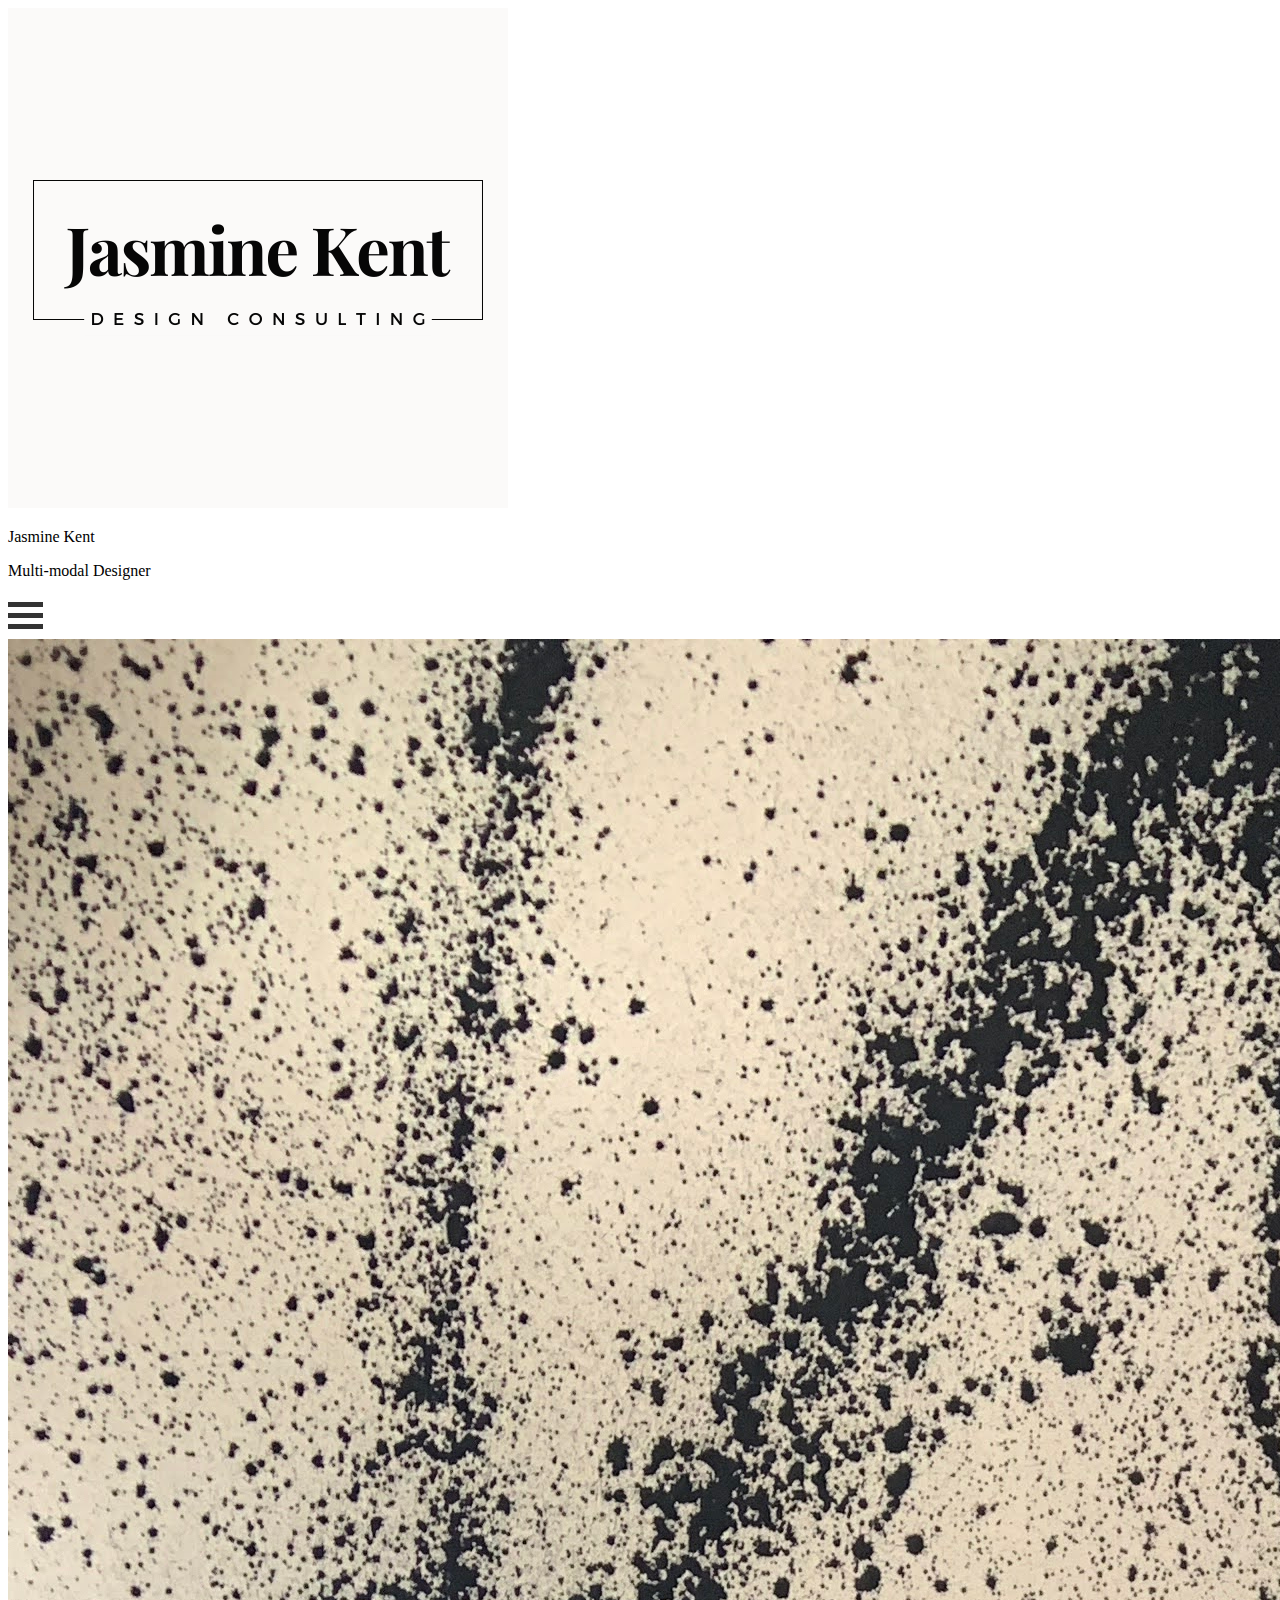
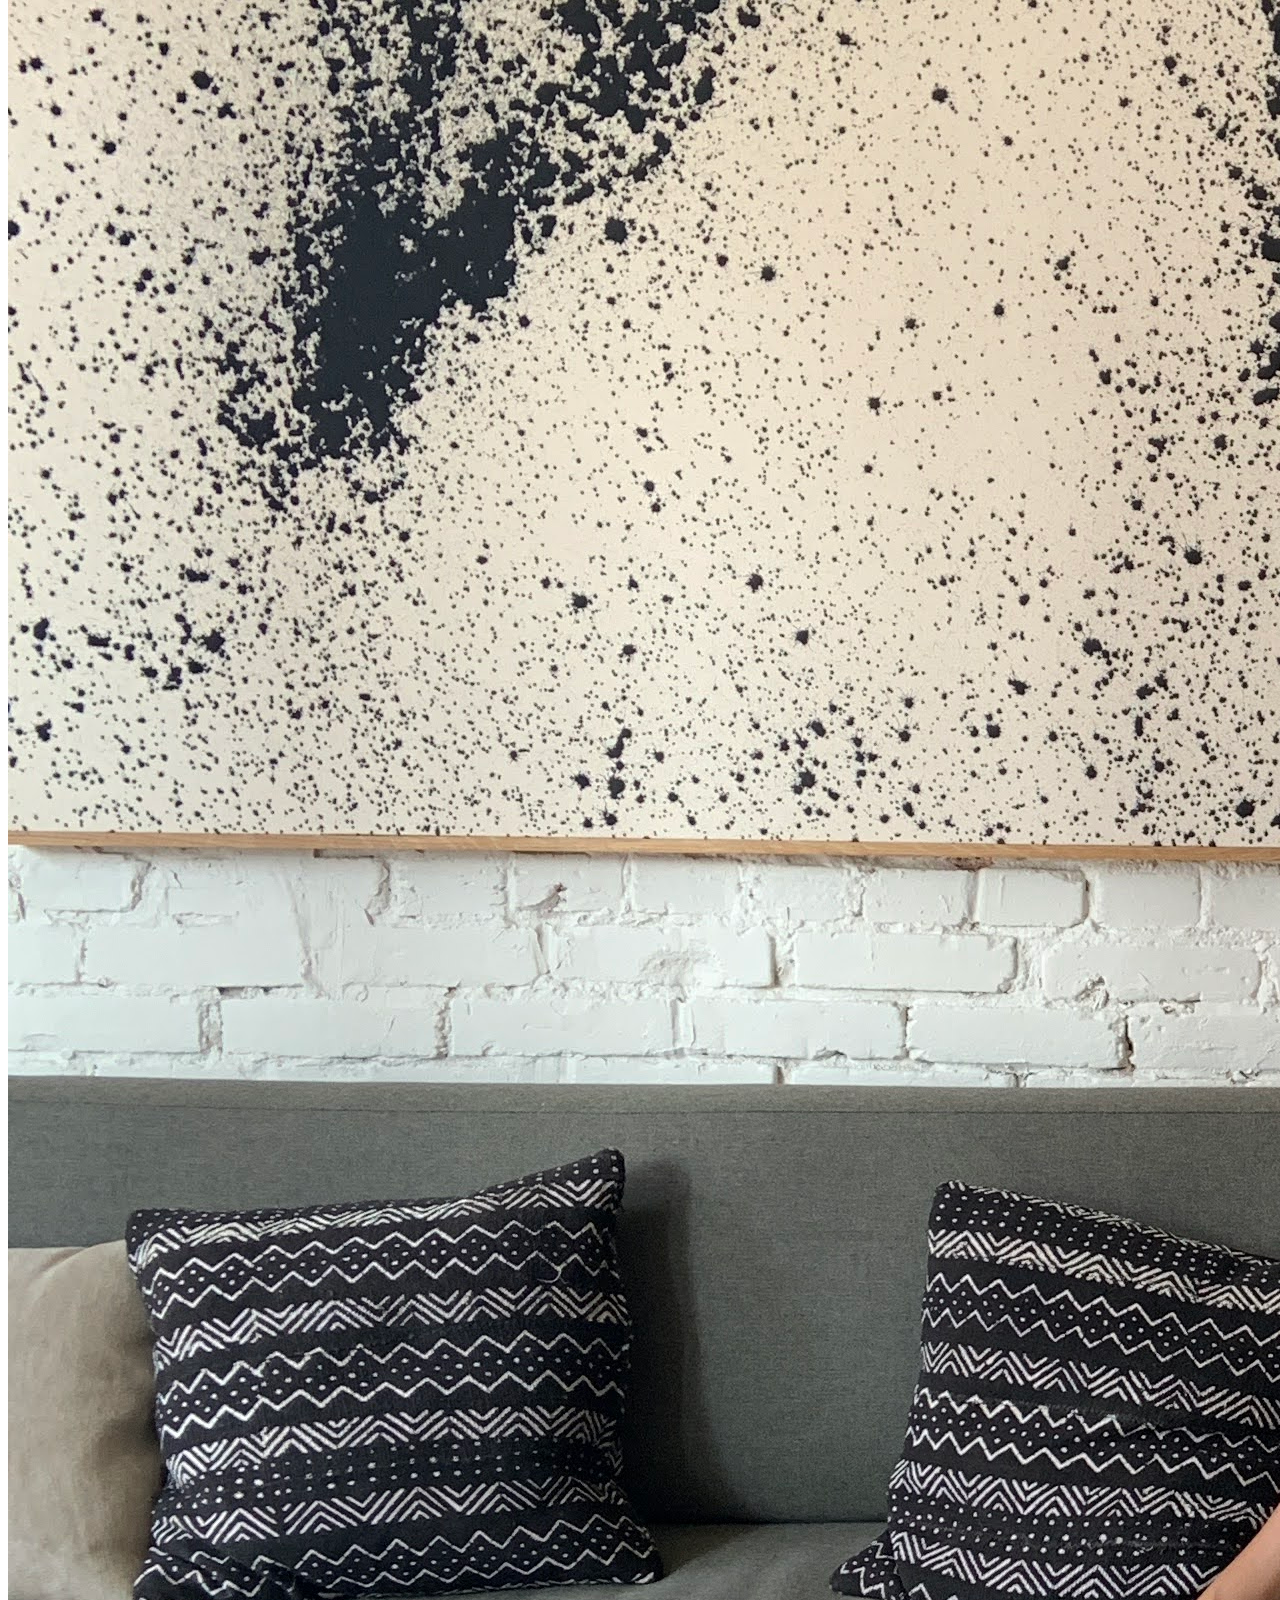
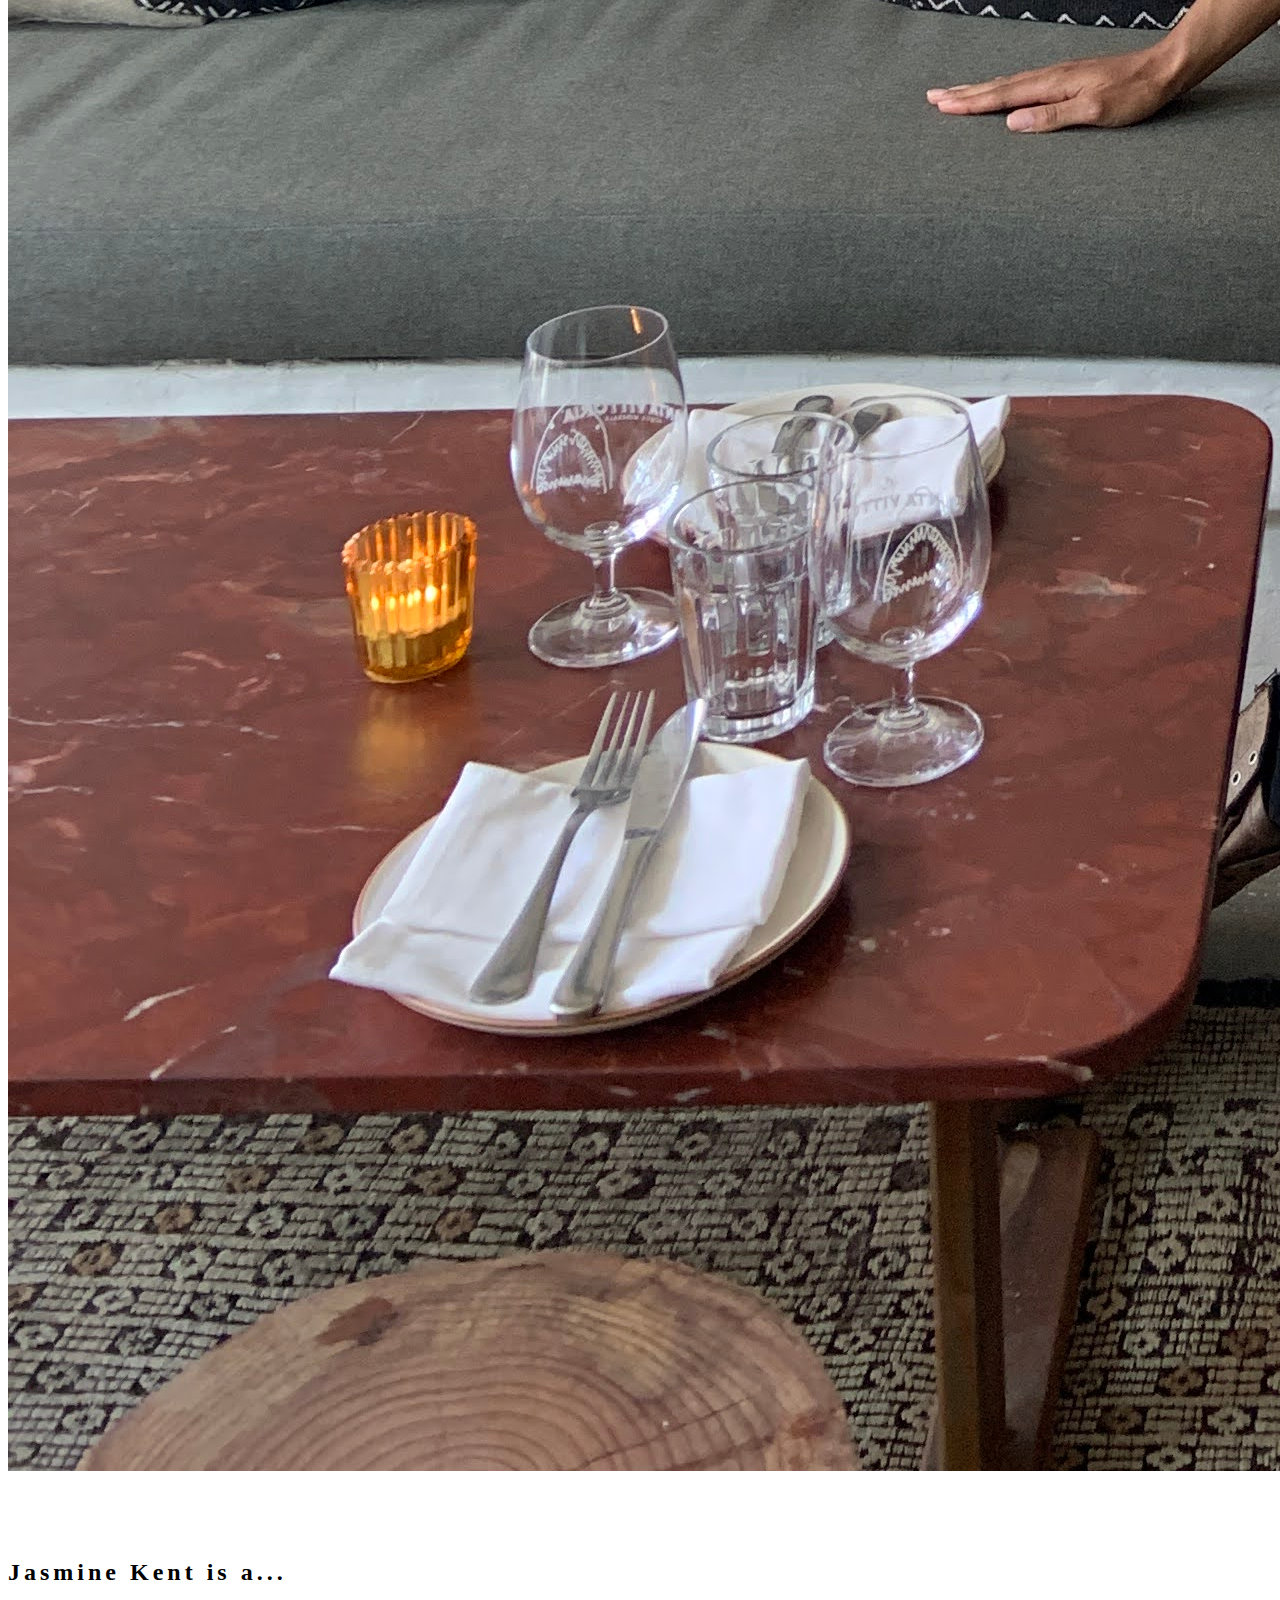
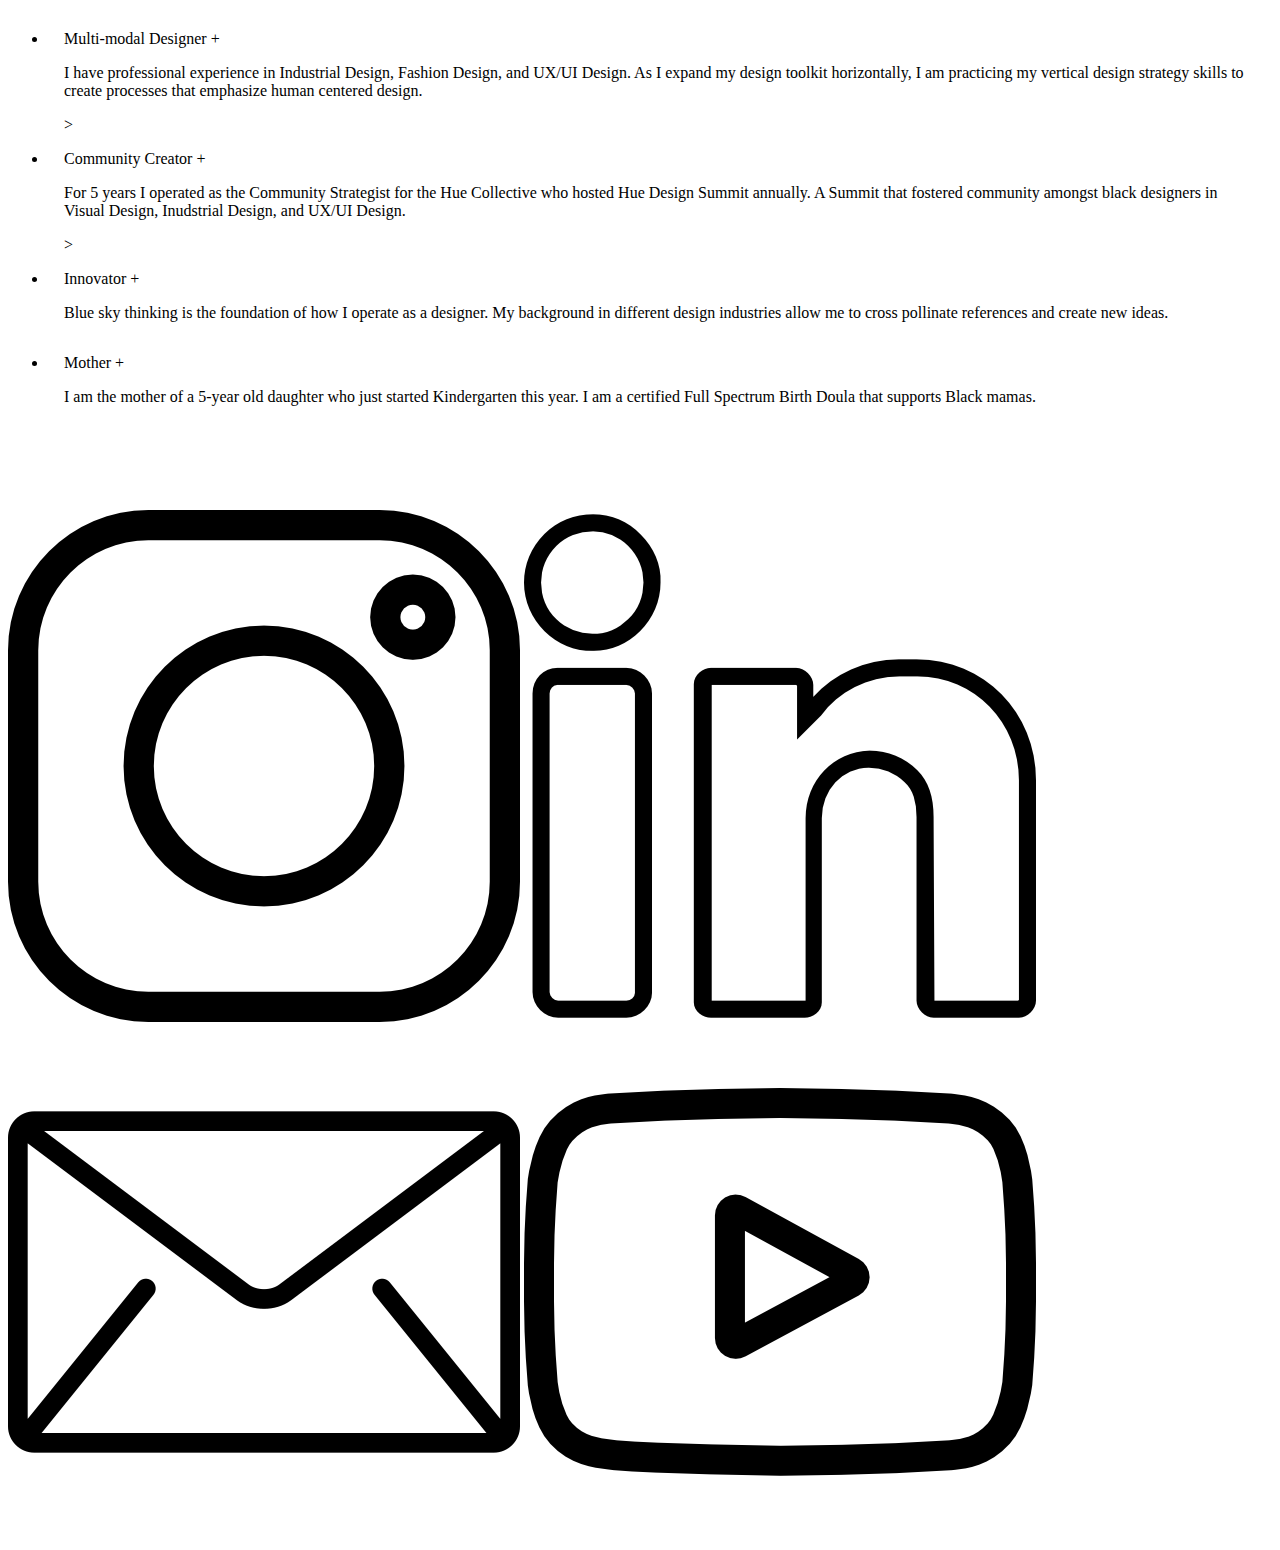
==== index.html @ 681a50ca "Updates" ====
<!DOCTYPE html>
<html lang="en">
<head>
    <meta charset="UTF-8">
    <meta name="viewport" content="width=device-width, initial-scale=1.0">
    <title>Document</title>
    <link href="css/style.css" type="text/css" rel="stylesheet">
</head>
    <nav>
        <div class="Nav">
            <!-- logo, name, title, and hamburger menu-->
            <div class="logo">
                <img src="/images/jazz-logo.png">
                <p>Jasmine Kent</p>
                <p>Multi-modal Designer</p>
            </div>
            <div class="container" onclick="myFunction(this)">
                <div class="bar1"></div>
                <div class="bar2"></div>
                <div class="bar3"></div>
            </div>
        </div>
    </nav>
<section class="About">
    <div>
        <img src="/images/Jasmine_01.jpeg">
    </div>
    <div>
        <div class="w3-black" id="tour">
            <div class="w3-container w3-content w3-padding-64" id="tourFade">
              <h2 class="w3-wide w3-center">Jasmine Kent is a...</h2>
              <ul class="w3-ul w3-border w3-white w3-text-grey">
                <li class="w3-padding toggle">
                 Multi-modal Designer
                 <span class="plus_minus">+</span>
                 <div class="toggleContainer">
                   <p>
                    I have professional experience in Industrial Design, Fashion Design, and UX/UI Design.
                    As I expand my design toolkit horizontally, I am practicing my vertical design strategy skills
                    to create processes that emphasize human centered design.
                   </p>>
                 </div>
                </li>
        
                <li class="w3-padding toggle">
                 Community Creator
                 <span class="plus_minus toggle">+</span>
                 <div class="toggleContainer">
                   <p>
                    For 5 years I operated as the Community Strategist for the Hue Collective who hosted 
                    Hue Design Summit annually.  A Summit that fostered community amongst black designers in Visual
                    Design, Inudstrial Design, and UX/UI Design.
                   </p>>
                 </div>
                </li>
        
                <li class="w3-padding toggle">
                  Innovator
                 <span class="plus_minus toggle">+</span>
                 <div class="toggleContainer">
                   <p>Blue sky thinking is the foundation of how I operate as a designer.  
                    My background in different design industries allow me to cross pollinate
                    references and create new ideas.
                   </p>
                 </div>
                </li>

                <li class="w3-padding toggle">
                    Mother
                   <span class="plus_minus toggle">+</span>
                   <div class="toggleContainer">
                     <p>
                        I am the mother of a 5-year old daughter who just started Kindergarten this year.
                        I am a certified Full Spectrum Birth Doula that supports Black mamas.
                     </p>
                   </div>
                  </li>
              </ul>
    </div>
    
</section>
<footer>
    <div class="social">
        <a href="https://www.instagram.com/jasmineykent/"><img src="/images/instagram.png"></a>
        <a href="https://www.linkedin.com/in/jasmineykent/?profileId=ACoAAAYWJTUBYC-qLASPNl1fcHEQSH4xdLUSXX0"><img src="/images/linkedin.png"></a>
        <a href="mailto:jasmine.kent02@gmail.com"><img src="/images/mail.png"></a>
        <a href="https://www.youtube.com/watch?v=B6SqnIBglMo&t=6s"><img src="/images/youtube.png"></a>
    </div>
</footer>

</html>
---- css/style.css ----
.menuItem {
    font-size: 72px;
    font-weight: bold;
    text-align: center;
}
/* menu bar container */
.container {
    display: inline-block;
    cursor: pointer;
  }
  
  .bar1, .bar2, .bar3 {
    width: 35px;
    height: 5px;
    background-color: #333;
    margin: 6px 0;
    transition: 0.4s;
  }
  
  /* Rotate first bar */
  .change .bar1 {
    transform: translate(0, 11px) rotate(-45deg);
  }
  
  /* Fade out the second bar */
  .change .bar2 {opacity: 0;}
  
  /* Rotate last bar */
  .change .bar3 {
    transform: translate(0, -11px) rotate(45deg);
  }

.w3-wide{
    letter-spacing:4px
}

.w3-center {
    display:inline-block;
    width:auto
}

.w3-padding {
    padding:8px 16px!important
}

.w3-padding-64{
    padding-top:64px!important;
    padding-bottom:64px!important
}
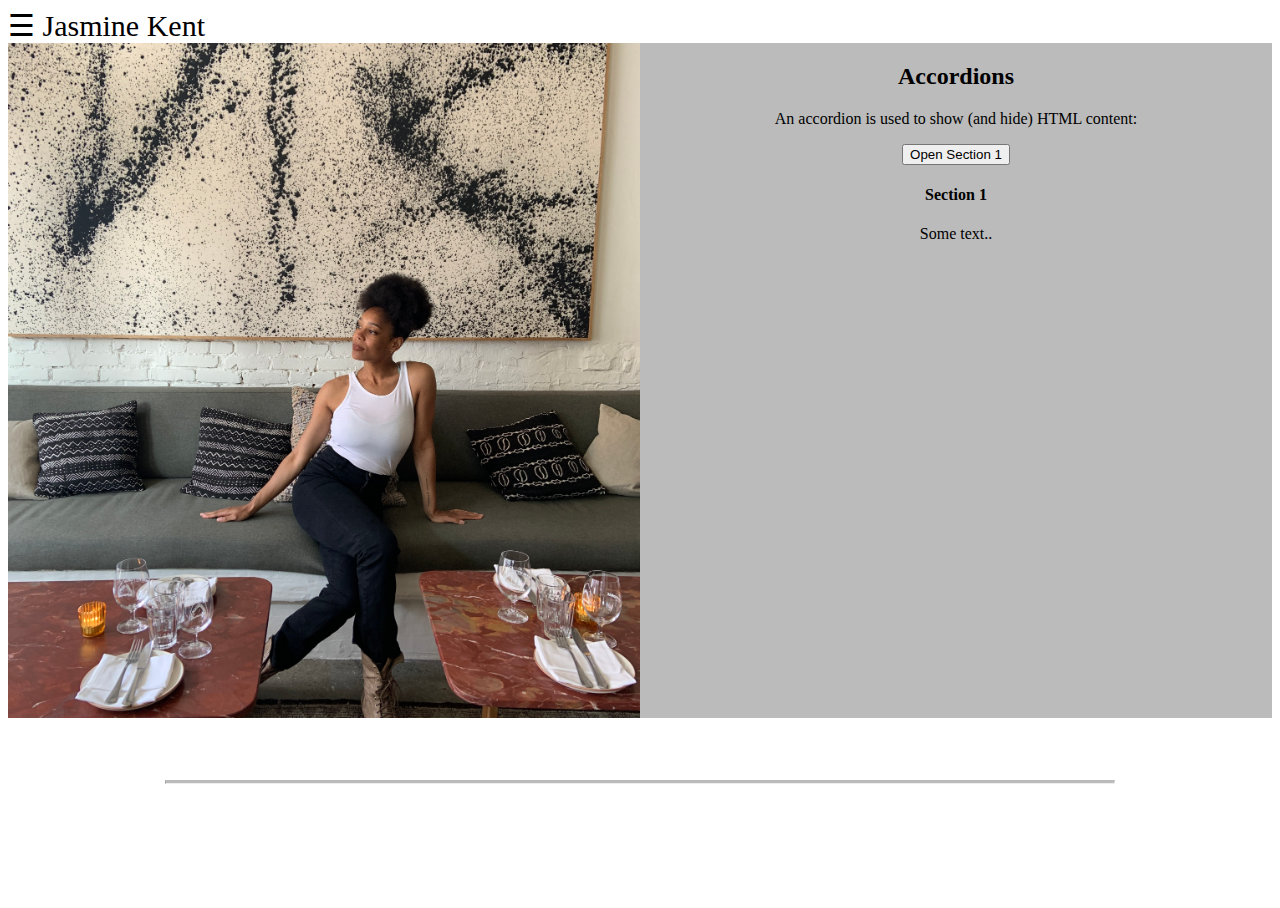
==== commit de8bee25: "updates" ====
--- a/index.html
+++ b/index.html
@@ -1,14 +1,84 @@
+<!-- Starting over to connect CSS to HTML successfully-->
+<!DOCTYPE html>
+<html lang="en">
+<head>
+  <meta charset="UTF-8">
+  <meta name="viewport" content="width=device-width, initial-scale=1.0">
+  <title>Document</title>
+  <link href="css/style.css" type="text/css" rel="stylesheet">
+</head>
+<section>
+    <!-- The overlay -->
+<div id="myNav" class="overlay">
+
+  <!-- Button to close the overlay navigation -->
+  <a href="javascript:void(0)" class="closebtn" onclick="closeNav()">&times;</a>
+
+  <!-- Overlay content -->
+  <div class="overlay-content">
+    <a href="#">About</a>
+    <a href="#">Resume</a>
+    <a href="#">Work</a>
+    <a href="#">Speaking</a>
+    <a href="#">Contact</a>
+  </div>
+</div>
+<span style="font-size:30px;cursor:pointer" onclick="openNav()">&#9776; Jasmine Kent</span>
+
+<!-- Use any element to open/show the overlay navigation menu -->
+<span onclick="openNav()"></span>
+  
+</section>
+
+<body>
+  <div class="row">
+    <div class="column">
+          <div class="bg"></div>
+    </div>
+    <div class="column" style="background-color:#bbb;">
+      <div class="w3-container">
+        <h2>Accordions</h2>
+        <p>An accordion is used to show (and hide) HTML content:</p>
+          
+        <button onclick="myFunction('Demo1')" class="w3-btn w3-block w3-black w3-left-align">Open Section 1</button>
+        <div id="Demo1" class="w3-container w3-hide">
+          <h4>Section 1</h4>
+          <p>Some text..</p>
+        </div>
+        
+      </div>
+        
+    </div>
+    </div>
+  </div>
+  <br>
+  <br>
+  <br>
+  <hr class="solid">
+    
+  </div>
+</body>
+
+<!-- java script link -->
+<script src="css/index.js"></script>
+
+</html>
+
+
+
+<!--
 <!DOCTYPE html>
 <html lang="en">
 <head>
     <meta charset="UTF-8">
     <meta name="viewport" content="width=device-width, initial-scale=1.0">
     <title>Document</title>
+    <link href="https://cdn.jsdelivr.net/npm/bootstrap@5.3.1/dist/css/bootstrap.min.css" rel="stylesheet" integrity="sha384-4bw+/aepP/YC94hEpVNVgiZdgIC5+VKNBQNGCHeKRQN+PtmoHDEXuppvnDJzQIu9" crossorigin="anonymous">
     <link href="css/style.css" type="text/css" rel="stylesheet">
 </head>
     <nav>
-        <div class="Nav">
-            <!-- logo, name, title, and hamburger menu-->
+        <div class="Nav"> -->
+            <!-- logo, name, title, and hamburger menu
             <div class="logo">
                 <img src="/images/jazz-logo.png">
                 <p>Jasmine Kent</p>
@@ -21,6 +91,8 @@
             </div>
         </div>
     </nav>
+-->
+    <!-- 
 <section class="About">
     <div>
         <img src="/images/Jasmine_01.jpeg">
@@ -78,7 +150,47 @@
               </ul>
     </div>
     
-</section>
+</section> 
+
+<div class="accordion" id="accordionExample">
+    <div class="accordion-item">
+      <h2 class="accordion-header">
+        <button class="accordion-button" type="button" data-bs-toggle="collapse" data-bs-target="#collapseOne" aria-expanded="true" aria-controls="collapseOne">
+          Accordion Item #1
+        </button>
+      </h2>
+      <div id="collapseOne" class="accordion-collapse collapse show" data-bs-parent="#accordionExample">
+        <div class="accordion-body">
+          <strong>This is the first item's accordion body.</strong> It is shown by default, until the collapse plugin adds the appropriate classes that we use to style each element. These classes control the overall appearance, as well as the showing and hiding via CSS transitions. You can modify any of this with custom CSS or overriding our default variables. It's also worth noting that just about any HTML can go within the <code>.accordion-body</code>, though the transition does limit overflow.
+        </div>
+      </div>
+    </div>
+    <div class="accordion-item">
+      <h2 class="accordion-header">
+        <button class="accordion-button collapsed" type="button" data-bs-toggle="collapse" data-bs-target="#collapseTwo" aria-expanded="false" aria-controls="collapseTwo">
+          Accordion Item #2
+        </button>
+      </h2>
+      <div id="collapseTwo" class="accordion-collapse collapse" data-bs-parent="#accordionExample">
+        <div class="accordion-body">
+          <strong>This is the second item's accordion body.</strong> It is hidden by default, until the collapse plugin adds the appropriate classes that we use to style each element. These classes control the overall appearance, as well as the showing and hiding via CSS transitions. You can modify any of this with custom CSS or overriding our default variables. It's also worth noting that just about any HTML can go within the <code>.accordion-body</code>, though the transition does limit overflow.
+        </div>
+      </div>
+    </div>
+    <div class="accordion-item">
+      <h2 class="accordion-header">
+        <button class="accordion-button collapsed" type="button" data-bs-toggle="collapse" data-bs-target="#collapseThree" aria-expanded="false" aria-controls="collapseThree">
+          Accordion Item #3
+        </button>
+      </h2>
+      <div id="collapseThree" class="accordion-collapse collapse" data-bs-parent="#accordionExample">
+        <div class="accordion-body">
+          <strong>This is the third item's accordion body.</strong> It is hidden by default, until the collapse plugin adds the appropriate classes that we use to style each element. These classes control the overall appearance, as well as the showing and hiding via CSS transitions. You can modify any of this with custom CSS or overriding our default variables. It's also worth noting that just about any HTML can go within the <code>.accordion-body</code>, though the transition does limit overflow.
+        </div>
+      </div>
+    </div>
+  </div>
+
 <footer>
     <div class="social">
         <a href="https://www.instagram.com/jasmineykent/"><img src="/images/instagram.png"></a>
@@ -86,6 +198,14 @@
         <a href="mailto:jasmine.kent02@gmail.com"><img src="/images/mail.png"></a>
         <a href="https://www.youtube.com/watch?v=B6SqnIBglMo&t=6s"><img src="/images/youtube.png"></a>
     </div>
-</footer>
-
-</html>+</footer> -->
+
+<!--bootstrap javascript-->
+<!-- 
+<script src="https://cdn.jsdelivr.net/npm/bootstrap@5.3.1/dist/js/bootstrap.bundle.min.js" integrity="sha384-HwwvtgBNo3bZJJLYd8oVXjrBZt8cqVSpeBNS5n7C8IVInixGAoxmnlMuBnhbgrkm" crossorigin="anonymous"></script>
+-->
+
+<!--javascropt from my own code
+<script src="index.js"></script>
+
+</html> -->--- a/css/style.css
+++ b/css/style.css
@@ -1,49 +1,98 @@
-.menuItem {
-    font-size: 72px;
-    font-weight: bold;
-    text-align: center;
+/* solid line */
+hr.solid {
+    border-top: 3px solid #bbb;
+    width: 75%;
 }
-/* menu bar container */
-.container {
-    display: inline-block;
-    cursor: pointer;
+
+/* Half page background image */
+body, html {
+    height: 100%;
   }
   
-  .bar1, .bar2, .bar3 {
-    width: 35px;
-    height: 5px;
-    background-color: #333;
-    margin: 6px 0;
-    transition: 0.4s;
+.bg {
+    /* The image used */
+    background-image: url("/images/Jasmine_01.jpeg");
+  
+    /* Full height */
+    height: 100%;
+  
+    /* Center and scale the image nicely */
+    background-position: left;
+    background-repeat: no-repeat;
+    background-size: cover;
+  }
+
+/* flex box */
+.row {
+    display: flex;
+    height: 75%;
   }
   
-  /* Rotate first bar */
-  .change .bar1 {
-    transform: translate(0, 11px) rotate(-45deg);
+  .column {
+    flex: 50%;
+    text-align: center;
+  }
+
+/* The Overlay (background) */
+.overlay {
+    /* Height & width depends on how you want to reveal the overlay (see JS below) */   
+    height: 100%;
+    width: 0;
+    position: fixed; /* Stay in place */
+    z-index: 1; /* Sit on top */
+    left: 0;
+    top: 0;
+    background-color: rgb(0,0,0); /* Black fallback color */
+    background-color: rgba(0,0,0, 0.9); /* Black w/opacity */
+    overflow-x: hidden; /* Disable horizontal scroll */
+    transition: 0.5s; /* 0.5 second transition effect to slide in or slide down the overlay (height or width, depending on reveal) */
   }
   
-  /* Fade out the second bar */
-  .change .bar2 {opacity: 0;}
+  /* Position the content inside the overlay */
+  .overlay-content {
+    position: relative;
+    top: 25%; /* 25% from the top */
+    width: 100%; /* 100% width */
+    text-align: center; /* Centered text/links */
+    margin-top: 30px; /* 30px top margin to avoid conflict with the close button on smaller screens */
+  }
   
-  /* Rotate last bar */
-  .change .bar3 {
-    transform: translate(0, -11px) rotate(45deg);
+  /* The navigation links inside the overlay */
+  .overlay a {
+    padding: 8px;
+    text-decoration: none;
+    font-size: 36px;
+    color: #818181;
+    display: block; /* Display block instead of inline */
+    transition: 0.3s; /* Transition effects on hover (color) */
+  }
+  
+  /* When you mouse over the navigation links, change their color */
+  .overlay a:hover, .overlay a:focus {
+    color: #f1f1f1;
+  }
+  
+  /* Position the close button (top right corner) */
+  .overlay .closebtn {
+    position: absolute;
+    top: 20px;
+    right: 45px;
+    font-size: 60px;
+  }
+  
+  /* When the height of the screen is less than 450 pixels, change the font-size of the links and position the close button again, so they don't overlap */
+  @media screen and (max-height: 450px) {
+    .overlay a {font-size: 20px}
+    .overlay .closebtn {
+      font-size: 40px;
+      top: 15px;
+      right: 35px;
+    }
   }
 
-.w3-wide{
-    letter-spacing:4px
-}
-
-.w3-center {
-    display:inline-block;
-    width:auto
-}
-
-.w3-padding {
-    padding:8px 16px!important
-}
-
-.w3-padding-64{
-    padding-top:64px!important;
-    padding-bottom:64px!important
-}+  /* Responsive layout - when the screen is less than 600px wide, make the two columns stack on top of each other instead of next to each other */
+  @media screen and (max-width: 600px) {
+    .column {
+      width: 100%;
+    }
+  }
--- a/css/style.css
+++ b/css/style.css
@@ -1,49 +1,98 @@
-.menuItem {
-    font-size: 72px;
-    font-weight: bold;
-    text-align: center;
+/* solid line */
+hr.solid {
+    border-top: 3px solid #bbb;
+    width: 75%;
 }
-/* menu bar container */
-.container {
-    display: inline-block;
-    cursor: pointer;
+
+/* Half page background image */
+body, html {
+    height: 100%;
   }
   
-  .bar1, .bar2, .bar3 {
-    width: 35px;
-    height: 5px;
-    background-color: #333;
-    margin: 6px 0;
-    transition: 0.4s;
+.bg {
+    /* The image used */
+    background-image: url("/images/Jasmine_01.jpeg");
+  
+    /* Full height */
+    height: 100%;
+  
+    /* Center and scale the image nicely */
+    background-position: left;
+    background-repeat: no-repeat;
+    background-size: cover;
+  }
+
+/* flex box */
+.row {
+    display: flex;
+    height: 75%;
   }
   
-  /* Rotate first bar */
-  .change .bar1 {
-    transform: translate(0, 11px) rotate(-45deg);
+  .column {
+    flex: 50%;
+    text-align: center;
+  }
+
+/* The Overlay (background) */
+.overlay {
+    /* Height & width depends on how you want to reveal the overlay (see JS below) */   
+    height: 100%;
+    width: 0;
+    position: fixed; /* Stay in place */
+    z-index: 1; /* Sit on top */
+    left: 0;
+    top: 0;
+    background-color: rgb(0,0,0); /* Black fallback color */
+    background-color: rgba(0,0,0, 0.9); /* Black w/opacity */
+    overflow-x: hidden; /* Disable horizontal scroll */
+    transition: 0.5s; /* 0.5 second transition effect to slide in or slide down the overlay (height or width, depending on reveal) */
   }
   
-  /* Fade out the second bar */
-  .change .bar2 {opacity: 0;}
+  /* Position the content inside the overlay */
+  .overlay-content {
+    position: relative;
+    top: 25%; /* 25% from the top */
+    width: 100%; /* 100% width */
+    text-align: center; /* Centered text/links */
+    margin-top: 30px; /* 30px top margin to avoid conflict with the close button on smaller screens */
+  }
   
-  /* Rotate last bar */
-  .change .bar3 {
-    transform: translate(0, -11px) rotate(45deg);
+  /* The navigation links inside the overlay */
+  .overlay a {
+    padding: 8px;
+    text-decoration: none;
+    font-size: 36px;
+    color: #818181;
+    display: block; /* Display block instead of inline */
+    transition: 0.3s; /* Transition effects on hover (color) */
+  }
+  
+  /* When you mouse over the navigation links, change their color */
+  .overlay a:hover, .overlay a:focus {
+    color: #f1f1f1;
+  }
+  
+  /* Position the close button (top right corner) */
+  .overlay .closebtn {
+    position: absolute;
+    top: 20px;
+    right: 45px;
+    font-size: 60px;
+  }
+  
+  /* When the height of the screen is less than 450 pixels, change the font-size of the links and position the close button again, so they don't overlap */
+  @media screen and (max-height: 450px) {
+    .overlay a {font-size: 20px}
+    .overlay .closebtn {
+      font-size: 40px;
+      top: 15px;
+      right: 35px;
+    }
   }
 
-.w3-wide{
-    letter-spacing:4px
-}
-
-.w3-center {
-    display:inline-block;
-    width:auto
-}
-
-.w3-padding {
-    padding:8px 16px!important
-}
-
-.w3-padding-64{
-    padding-top:64px!important;
-    padding-bottom:64px!important
-}+  /* Responsive layout - when the screen is less than 600px wide, make the two columns stack on top of each other instead of next to each other */
+  @media screen and (max-width: 600px) {
+    .column {
+      width: 100%;
+    }
+  }
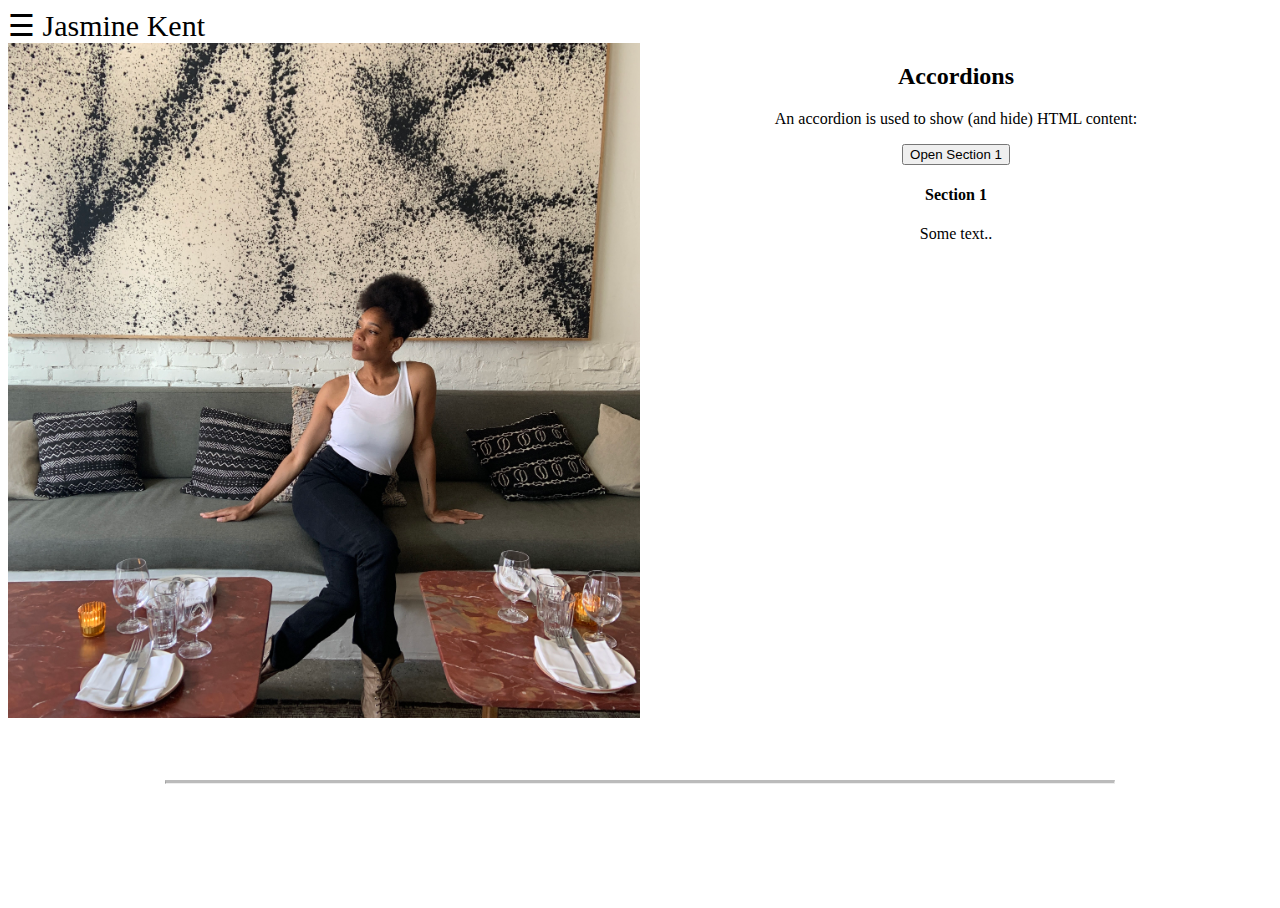
==== commit 01f5c8fd: "Attempts" ====
--- a/index.html
+++ b/index.html
@@ -35,7 +35,7 @@
     <div class="column">
           <div class="bg"></div>
     </div>
-    <div class="column" style="background-color:#bbb;">
+    <div class="column" style="background-color:#ffffff;">
       <div class="w3-container">
         <h2>Accordions</h2>
         <p>An accordion is used to show (and hide) HTML content:</p>
@@ -55,9 +55,9 @@
   <br>
   <br>
   <hr class="solid">
-    
-  </div>
 </body>
+
+<section></section>
 
 <!-- java script link -->
 <script src="css/index.js"></script>
--- a/css/style.css
+++ b/css/style.css
@@ -28,10 +28,10 @@
     height: 75%;
   }
   
-  .column {
+.column {
     flex: 50%;
     text-align: center;
-  }
+}
 
 /* The Overlay (background) */
 .overlay {
--- a/css/style.css
+++ b/css/style.css
@@ -28,10 +28,10 @@
     height: 75%;
   }
   
-  .column {
+.column {
     flex: 50%;
     text-align: center;
-  }
+}
 
 /* The Overlay (background) */
 .overlay {
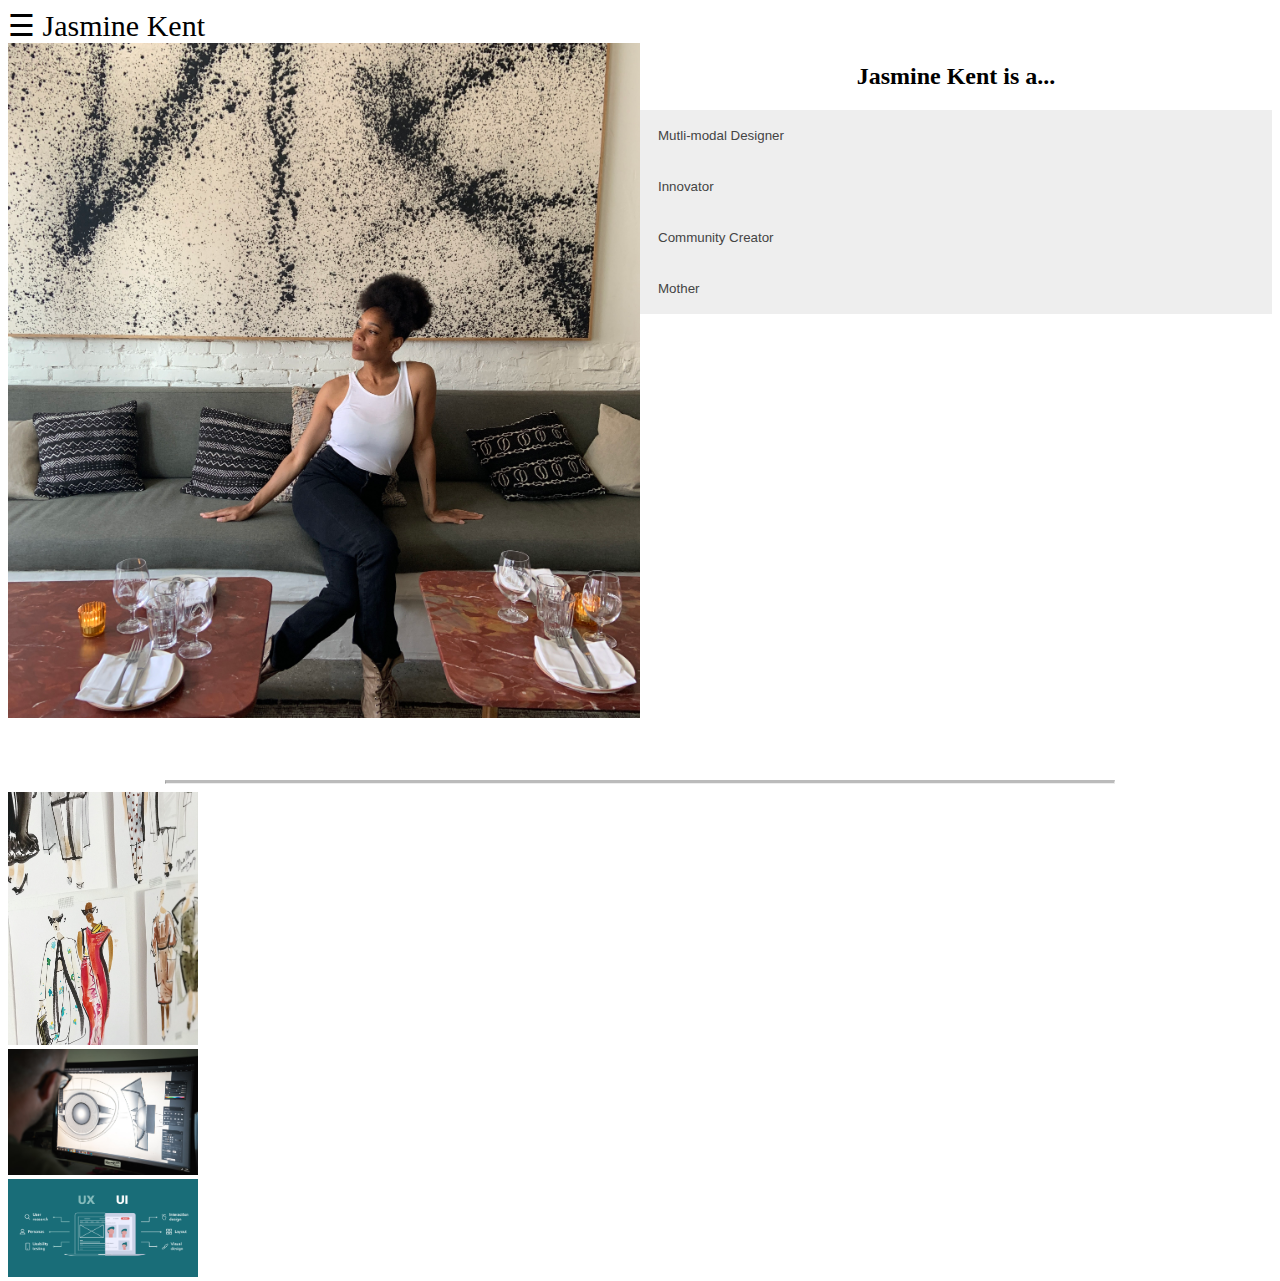
==== commit 366fd507: "Accordion added" ====
--- a/index.html
+++ b/index.html
@@ -36,17 +36,31 @@
           <div class="bg"></div>
     </div>
     <div class="column" style="background-color:#ffffff;">
-      <div class="w3-container">
-        <h2>Accordions</h2>
-        <p>An accordion is used to show (and hide) HTML content:</p>
-          
-        <button onclick="myFunction('Demo1')" class="w3-btn w3-block w3-black w3-left-align">Open Section 1</button>
-        <div id="Demo1" class="w3-container w3-hide">
-          <h4>Section 1</h4>
-          <p>Some text..</p>
-        </div>
-        
-      </div>
+      <h2>Jasmine Kent is a...</h2>
+      <button class="accordion">Mutli-modal Designer</button>
+        <div class="panel">
+          <p>Jasmine holds a Masters in Industrial Design, with consulting experience across medical, softgoods, and hard goods design.  She has been in Active Apparel Fashion Design for the past 5 years, and recently completed a UX/UI Design Bootcamp through the University of Minnesota.</p>
+        </div>
+
+      <button class="accordion">Innovator</button>
+        <div class="panel">
+          <p>Blue sky thinking is the foundation of how I operate as a designer.  
+            My background in different design industries allow me to cross pollinate
+            references and create new ideas.</p>
+        </div>
+
+      <button class="accordion">Community Creator</button>
+        <div class="panel">
+         <p> For 5 years I operated as the Community Strategist for the Hue Collective who hosted 
+          Hue Design Summit annually.  A Summit that fostered community amongst black designers in Visual
+          Design, Inudstrial Design, and UX/UI Design.</p>
+        </div>
+
+        <button class="accordion">Mother</button>
+        <div class="panel">
+         <p>I am the mother of a 5-year old daughter who just started Kindergarten this year.
+          I am a certified Full Spectrum Birth Doula that supports Black mamas.</p>
+        </div>
         
     </div>
     </div>
@@ -56,6 +70,34 @@
   <br>
   <hr class="solid">
 </body>
+
+<!-- My Work Section Constructed using CSS Grid -->
+<div class="FlexBox">
+  <div class="container">
+    <img src="/images/fashion.avif" alt="Avatar" class="image">
+  <div class="overlay2">
+    <div class="text">Fashion Design</div>
+  </div>
+  </div>
+</div>
+
+<div class="FlexBox">
+  <div class="container">
+    <img src="/images/industrial-design.avif" alt="Avatar" class="image">
+  <div class="overlay2">
+    <div class="text">Industrial Design</div>
+  </div>
+  </div>
+</div>
+
+<div class="FlexBox">
+  <div class="container">
+    <img src="/images/ux-ui-1024x529.png" alt="Avatar" class="image">
+  <div class="overlay2">
+    <div class="text">Fashion Design</div>
+  </div>
+  </div>
+</div>
 
 <section></section>
 
--- a/css/style.css
+++ b/css/style.css
@@ -1,3 +1,70 @@
+/* overlay images in flex box */
+.container {
+    position: relative;
+    width: 50%;
+  }
+  
+  .image {
+    display: inline-block;
+    width: 30%;
+    height: auto;
+  }
+  
+  .overlay2 {
+    position: absolute;
+    top: 0;
+    bottom: 0;
+    left: 0;
+    right: 0;
+    height: 100%;
+    width: 100%;
+    opacity: 0;
+    transition: .5s ease;
+    background-color: #008CBA;
+  }
+  
+  .container:hover .overlay {
+    opacity: 1;
+  }
+  
+  .text {
+    color: white;
+    font-size: 20px;
+    position: absolute;
+    top: 50%;
+    left: 50%;
+    -webkit-transform: translate(-50%, -50%);
+    -ms-transform: translate(-50%, -50%);
+    transform: translate(-50%, -50%);
+    text-align: center;
+  }
+
+/* Style the buttons that are used to open and close the accordion panel */
+.accordion {
+    background-color: #eee;
+    color: #444;
+    cursor: pointer;
+    padding: 18px;
+    width: 100%;
+    text-align: left;
+    border: none;
+    outline: none;
+    transition: 0.4s;
+  }
+  
+  /* Add a background color to the button if it is clicked on (add the .active class with JS), and when you move the mouse over it (hover) */
+  .active, .accordion:hover {
+    background-color: #ccc;
+  }
+  
+  /* Style the accordion panel. Note: hidden by default */
+  .panel {
+    padding: 0 18px;
+    background-color: white;
+    display: none;
+    overflow: hidden;
+  }
+
 /* solid line */
 hr.solid {
     border-top: 3px solid #bbb;
--- a/css/style.css
+++ b/css/style.css
@@ -1,3 +1,70 @@
+/* overlay images in flex box */
+.container {
+    position: relative;
+    width: 50%;
+  }
+  
+  .image {
+    display: inline-block;
+    width: 30%;
+    height: auto;
+  }
+  
+  .overlay2 {
+    position: absolute;
+    top: 0;
+    bottom: 0;
+    left: 0;
+    right: 0;
+    height: 100%;
+    width: 100%;
+    opacity: 0;
+    transition: .5s ease;
+    background-color: #008CBA;
+  }
+  
+  .container:hover .overlay {
+    opacity: 1;
+  }
+  
+  .text {
+    color: white;
+    font-size: 20px;
+    position: absolute;
+    top: 50%;
+    left: 50%;
+    -webkit-transform: translate(-50%, -50%);
+    -ms-transform: translate(-50%, -50%);
+    transform: translate(-50%, -50%);
+    text-align: center;
+  }
+
+/* Style the buttons that are used to open and close the accordion panel */
+.accordion {
+    background-color: #eee;
+    color: #444;
+    cursor: pointer;
+    padding: 18px;
+    width: 100%;
+    text-align: left;
+    border: none;
+    outline: none;
+    transition: 0.4s;
+  }
+  
+  /* Add a background color to the button if it is clicked on (add the .active class with JS), and when you move the mouse over it (hover) */
+  .active, .accordion:hover {
+    background-color: #ccc;
+  }
+  
+  /* Style the accordion panel. Note: hidden by default */
+  .panel {
+    padding: 0 18px;
+    background-color: white;
+    display: none;
+    overflow: hidden;
+  }
+
 /* solid line */
 hr.solid {
     border-top: 3px solid #bbb;
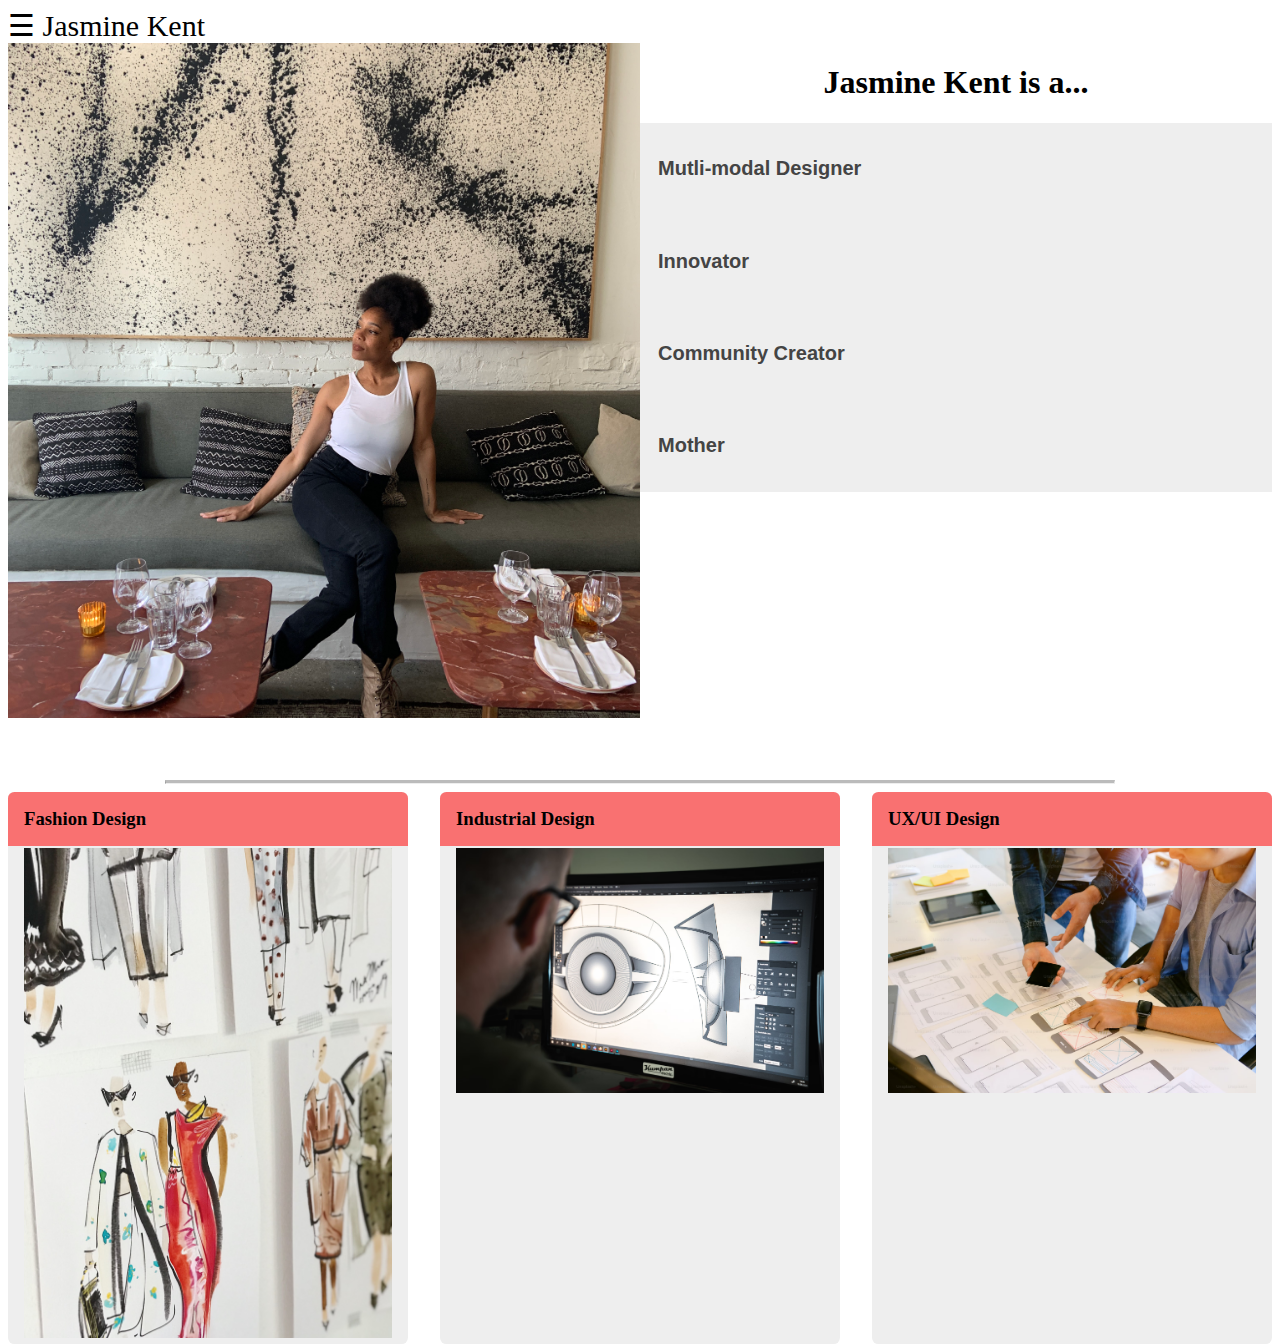
==== commit f59da14b: "Responsive Row Created" ====
--- a/index.html
+++ b/index.html
@@ -36,27 +36,27 @@
           <div class="bg"></div>
     </div>
     <div class="column" style="background-color:#ffffff;">
-      <h2>Jasmine Kent is a...</h2>
-      <button class="accordion">Mutli-modal Designer</button>
+      <h1>Jasmine Kent is a...</h1>
+      <button class="accordion"><h2>Mutli-modal Designer</h2></button>
         <div class="panel">
           <p>Jasmine holds a Masters in Industrial Design, with consulting experience across medical, softgoods, and hard goods design.  She has been in Active Apparel Fashion Design for the past 5 years, and recently completed a UX/UI Design Bootcamp through the University of Minnesota.</p>
         </div>
 
-      <button class="accordion">Innovator</button>
+      <button class="accordion"><h2>Innovator</h2></button>
         <div class="panel">
           <p>Blue sky thinking is the foundation of how I operate as a designer.  
             My background in different design industries allow me to cross pollinate
             references and create new ideas.</p>
         </div>
 
-      <button class="accordion">Community Creator</button>
+      <button class="accordion"><h2>Community Creator</h2></button>
         <div class="panel">
          <p> For 5 years I operated as the Community Strategist for the Hue Collective who hosted 
           Hue Design Summit annually.  A Summit that fostered community amongst black designers in Visual
           Design, Inudstrial Design, and UX/UI Design.</p>
         </div>
 
-        <button class="accordion">Mother</button>
+        <button class="accordion"><h2>Mother</h2></button>
         <div class="panel">
          <p>I am the mother of a 5-year old daughter who just started Kindergarten this year.
           I am a certified Full Spectrum Birth Doula that supports Black mamas.</p>
@@ -72,32 +72,31 @@
 </body>
 
 <!-- My Work Section Constructed using CSS Grid -->
-<div class="FlexBox">
-  <div class="container">
-    <img src="/images/fashion.avif" alt="Avatar" class="image">
-  <div class="overlay2">
-    <div class="text">Fashion Design</div>
-  </div>
-  </div>
+
+<div class="padded-boxes img1">
+  <section>
+      <h3 class="heading">Fashion Design</h3>
+      <div class="padded">
+        <img src="/images/fashion.avif" alt="Nature" class="responsive" width="600" height="400">
+          <!-- box 1 content -->
+      </div>
+  </section>
+  <section>
+      <h3 class="heading">Industrial Design</h3>
+      <div class="padded">
+        <img src="/images/industrial-design.avif" alt="Nature" class="responsive" width="600" height="400">
+          <!-- box 2 content -->
+      </div>
+  </section>
+  <section>
+      <h3 class="heading">UX/UI Design</h3>
+      <div class="padded">
+        <img src="/images/ux:ui design.avif" alt="Nature" class="responsive" width="600" height="400">
+          <!-- box 3 content -->
+      </div>
+  </section>
 </div>
 
-<div class="FlexBox">
-  <div class="container">
-    <img src="/images/industrial-design.avif" alt="Avatar" class="image">
-  <div class="overlay2">
-    <div class="text">Industrial Design</div>
-  </div>
-  </div>
-</div>
-
-<div class="FlexBox">
-  <div class="container">
-    <img src="/images/ux-ui-1024x529.png" alt="Avatar" class="image">
-  <div class="overlay2">
-    <div class="text">Fashion Design</div>
-  </div>
-  </div>
-</div>
 
 <section></section>
 
@@ -105,149 +104,3 @@
 <script src="css/index.js"></script>
 
 </html>
-
-
-
-<!--
-<!DOCTYPE html>
-<html lang="en">
-<head>
-    <meta charset="UTF-8">
-    <meta name="viewport" content="width=device-width, initial-scale=1.0">
-    <title>Document</title>
-    <link href="https://cdn.jsdelivr.net/npm/bootstrap@5.3.1/dist/css/bootstrap.min.css" rel="stylesheet" integrity="sha384-4bw+/aepP/YC94hEpVNVgiZdgIC5+VKNBQNGCHeKRQN+PtmoHDEXuppvnDJzQIu9" crossorigin="anonymous">
-    <link href="css/style.css" type="text/css" rel="stylesheet">
-</head>
-    <nav>
-        <div class="Nav"> -->
-            <!-- logo, name, title, and hamburger menu
-            <div class="logo">
-                <img src="/images/jazz-logo.png">
-                <p>Jasmine Kent</p>
-                <p>Multi-modal Designer</p>
-            </div>
-            <div class="container" onclick="myFunction(this)">
-                <div class="bar1"></div>
-                <div class="bar2"></div>
-                <div class="bar3"></div>
-            </div>
-        </div>
-    </nav>
--->
-    <!-- 
-<section class="About">
-    <div>
-        <img src="/images/Jasmine_01.jpeg">
-    </div>
-    <div>
-        <div class="w3-black" id="tour">
-            <div class="w3-container w3-content w3-padding-64" id="tourFade">
-              <h2 class="w3-wide w3-center">Jasmine Kent is a...</h2>
-              <ul class="w3-ul w3-border w3-white w3-text-grey">
-                <li class="w3-padding toggle">
-                 Multi-modal Designer
-                 <span class="plus_minus">+</span>
-                 <div class="toggleContainer">
-                   <p>
-                    I have professional experience in Industrial Design, Fashion Design, and UX/UI Design.
-                    As I expand my design toolkit horizontally, I am practicing my vertical design strategy skills
-                    to create processes that emphasize human centered design.
-                   </p>>
-                 </div>
-                </li>
-        
-                <li class="w3-padding toggle">
-                 Community Creator
-                 <span class="plus_minus toggle">+</span>
-                 <div class="toggleContainer">
-                   <p>
-                    For 5 years I operated as the Community Strategist for the Hue Collective who hosted 
-                    Hue Design Summit annually.  A Summit that fostered community amongst black designers in Visual
-                    Design, Inudstrial Design, and UX/UI Design.
-                   </p>>
-                 </div>
-                </li>
-        
-                <li class="w3-padding toggle">
-                  Innovator
-                 <span class="plus_minus toggle">+</span>
-                 <div class="toggleContainer">
-                   <p>Blue sky thinking is the foundation of how I operate as a designer.  
-                    My background in different design industries allow me to cross pollinate
-                    references and create new ideas.
-                   </p>
-                 </div>
-                </li>
-
-                <li class="w3-padding toggle">
-                    Mother
-                   <span class="plus_minus toggle">+</span>
-                   <div class="toggleContainer">
-                     <p>
-                        I am the mother of a 5-year old daughter who just started Kindergarten this year.
-                        I am a certified Full Spectrum Birth Doula that supports Black mamas.
-                     </p>
-                   </div>
-                  </li>
-              </ul>
-    </div>
-    
-</section> 
-
-<div class="accordion" id="accordionExample">
-    <div class="accordion-item">
-      <h2 class="accordion-header">
-        <button class="accordion-button" type="button" data-bs-toggle="collapse" data-bs-target="#collapseOne" aria-expanded="true" aria-controls="collapseOne">
-          Accordion Item #1
-        </button>
-      </h2>
-      <div id="collapseOne" class="accordion-collapse collapse show" data-bs-parent="#accordionExample">
-        <div class="accordion-body">
-          <strong>This is the first item's accordion body.</strong> It is shown by default, until the collapse plugin adds the appropriate classes that we use to style each element. These classes control the overall appearance, as well as the showing and hiding via CSS transitions. You can modify any of this with custom CSS or overriding our default variables. It's also worth noting that just about any HTML can go within the <code>.accordion-body</code>, though the transition does limit overflow.
-        </div>
-      </div>
-    </div>
-    <div class="accordion-item">
-      <h2 class="accordion-header">
-        <button class="accordion-button collapsed" type="button" data-bs-toggle="collapse" data-bs-target="#collapseTwo" aria-expanded="false" aria-controls="collapseTwo">
-          Accordion Item #2
-        </button>
-      </h2>
-      <div id="collapseTwo" class="accordion-collapse collapse" data-bs-parent="#accordionExample">
-        <div class="accordion-body">
-          <strong>This is the second item's accordion body.</strong> It is hidden by default, until the collapse plugin adds the appropriate classes that we use to style each element. These classes control the overall appearance, as well as the showing and hiding via CSS transitions. You can modify any of this with custom CSS or overriding our default variables. It's also worth noting that just about any HTML can go within the <code>.accordion-body</code>, though the transition does limit overflow.
-        </div>
-      </div>
-    </div>
-    <div class="accordion-item">
-      <h2 class="accordion-header">
-        <button class="accordion-button collapsed" type="button" data-bs-toggle="collapse" data-bs-target="#collapseThree" aria-expanded="false" aria-controls="collapseThree">
-          Accordion Item #3
-        </button>
-      </h2>
-      <div id="collapseThree" class="accordion-collapse collapse" data-bs-parent="#accordionExample">
-        <div class="accordion-body">
-          <strong>This is the third item's accordion body.</strong> It is hidden by default, until the collapse plugin adds the appropriate classes that we use to style each element. These classes control the overall appearance, as well as the showing and hiding via CSS transitions. You can modify any of this with custom CSS or overriding our default variables. It's also worth noting that just about any HTML can go within the <code>.accordion-body</code>, though the transition does limit overflow.
-        </div>
-      </div>
-    </div>
-  </div>
-
-<footer>
-    <div class="social">
-        <a href="https://www.instagram.com/jasmineykent/"><img src="/images/instagram.png"></a>
-        <a href="https://www.linkedin.com/in/jasmineykent/?profileId=ACoAAAYWJTUBYC-qLASPNl1fcHEQSH4xdLUSXX0"><img src="/images/linkedin.png"></a>
-        <a href="mailto:jasmine.kent02@gmail.com"><img src="/images/mail.png"></a>
-        <a href="https://www.youtube.com/watch?v=B6SqnIBglMo&t=6s"><img src="/images/youtube.png"></a>
-    </div>
-</footer> -->
-
-<!--bootstrap javascript-->
-<!-- 
-<script src="https://cdn.jsdelivr.net/npm/bootstrap@5.3.1/dist/js/bootstrap.bundle.min.js" integrity="sha384-HwwvtgBNo3bZJJLYd8oVXjrBZt8cqVSpeBNS5n7C8IVInixGAoxmnlMuBnhbgrkm" crossorigin="anonymous"></script>
--->
-
-<!--javascropt from my own code
-<script src="index.js"></script>
-
-</html> -->--- a/css/style.css
+++ b/css/style.css
@@ -100,6 +100,62 @@
     text-align: center;
 }
 
+/* Tutor CSS Grid container */
+.grid-container {
+    display: grid;
+  grid-template-columns: 1fr 1fr 1fr;
+  gap: 1rem;
+  }
+  
+  .grid-item {
+    padding: 20px;
+    font-size: 30px;
+    text-align: center;
+  }
+
+/* reponsive grid */
+/* container */
+.padded-boxes {
+    display:flex;
+    flex-wrap:wrap;
+    gap:2rem;
+}
+
+/* boxes */
+.padded-boxes > * {
+    width:100%;
+    background:#eee;
+    border-radius:.4rem;
+}
+
+/* headings */
+.padded-boxes .heading {
+    background:#f97171;
+    margin:0;
+    padding:1rem;
+    border-top-left-radius:.4rem;
+    border-top-right-radius:.4rem;
+}
+
+/* padded content */
+.padded-boxes .padded {
+    padding:.1rem 1rem;
+}
+
+/* responsive image */
+.responsive {
+    width: 100%;
+    height: auto;
+  }
+
+/* tablet breakpoint */
+@media (min-width:768px) {
+    .padded-boxes > * {
+        width:calc((100% - 4rem) / 3);
+    }
+}
+  
+
 /* The Overlay (background) */
 .overlay {
     /* Height & width depends on how you want to reveal the overlay (see JS below) */   
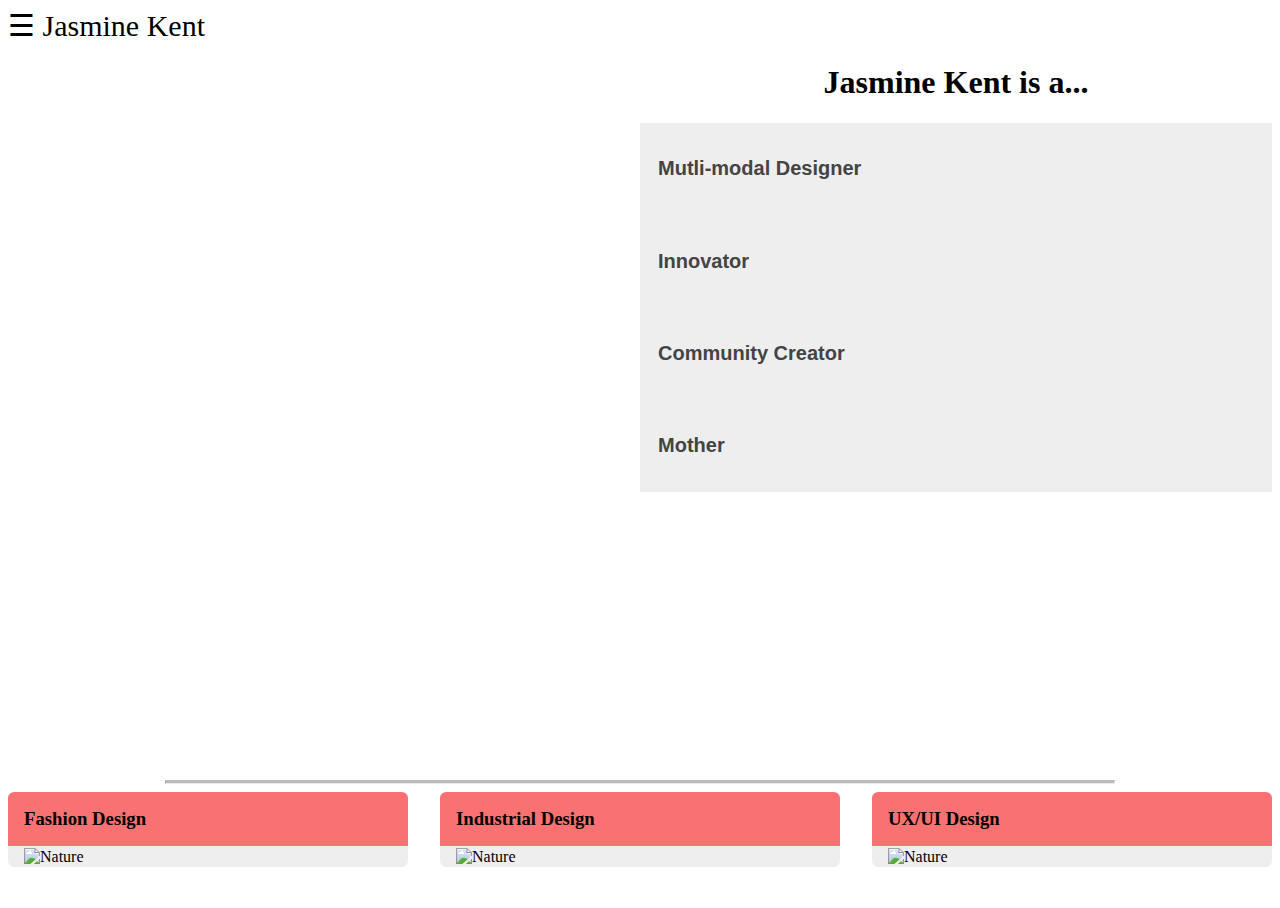
==== commit 34a4635b: "updated images" ====
--- a/index.html
+++ b/index.html
@@ -77,21 +77,21 @@
   <section>
       <h3 class="heading">Fashion Design</h3>
       <div class="padded">
-        <img src="/images/fashion.avif" alt="Nature" class="responsive" width="600" height="400">
+        <img src="/UX_UI_HW_18/images/fashion.avif" alt="Nature" class="responsive" width="600" height="400">
           <!-- box 1 content -->
       </div>
   </section>
   <section>
       <h3 class="heading">Industrial Design</h3>
       <div class="padded">
-        <img src="/images/industrial-design.avif" alt="Nature" class="responsive" width="600" height="400">
+        <img src="/UX_UI_HW_18/images/industrial-design.avif" alt="Nature" class="responsive" width="600" height="400">
           <!-- box 2 content -->
       </div>
   </section>
   <section>
       <h3 class="heading">UX/UI Design</h3>
       <div class="padded">
-        <img src="/images/ux:ui design.avif" alt="Nature" class="responsive" width="600" height="400">
+        <img src="/UX_UI_HW_18/images/ux:ui design.avif" alt="Nature" class="responsive" width="600" height="400">
           <!-- box 3 content -->
       </div>
   </section>
--- a/css/style.css
+++ b/css/style.css
@@ -78,7 +78,7 @@
   
 .bg {
     /* The image used */
-    background-image: url("/images/Jasmine_01.jpeg");
+    background-image: url("/UX_UI_HW_18/images/Jasmine_01.jpeg");
   
     /* Full height */
     height: 100%;
